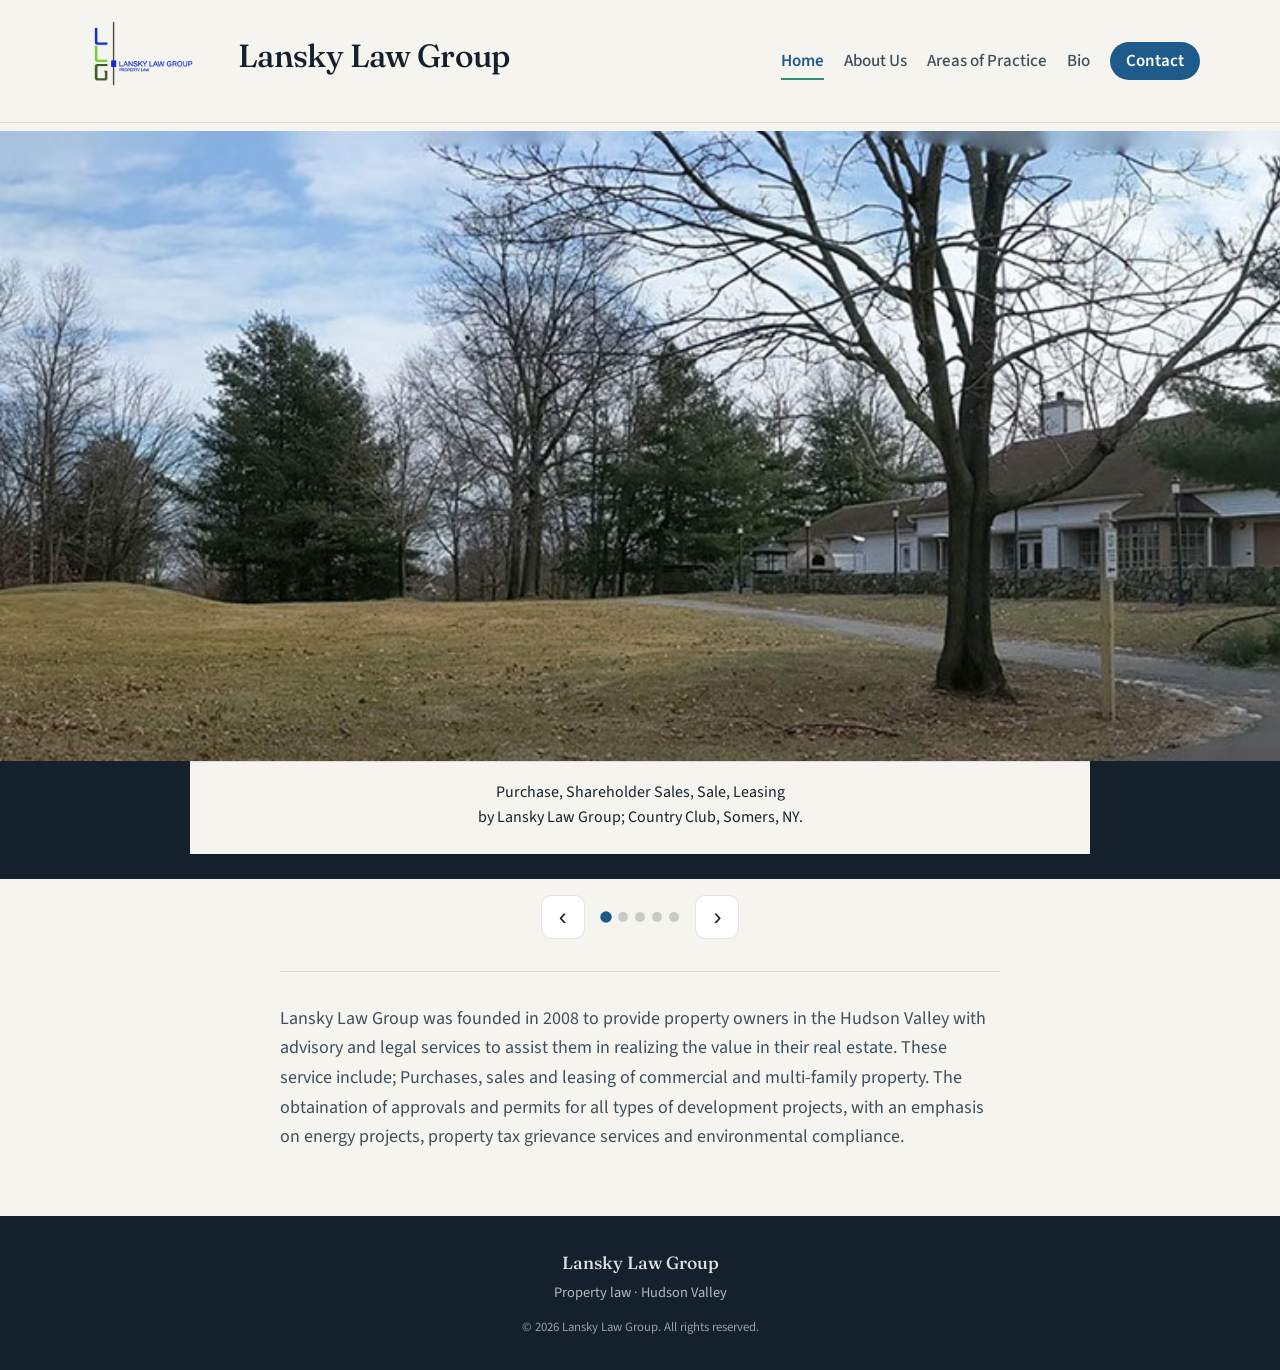
==== index.html @ 698f1027 "first" ====
<!DOCTYPE html>
<html lang="en">
<head>
  <meta charset="UTF-8" />
  <meta name="viewport" content="width=device-width, initial-scale=1" />
  <meta name="description" content="Lansky Law Group — property law in the Hudson Valley. Land use, commercial real estate, construction, and property tax grievance." />
  <title>Lansky Law Group | Property Law</title>
  <link rel="preconnect" href="https://fonts.googleapis.com" />
  <link rel="preconnect" href="https://fonts.gstatic.com" crossorigin />
  <link href="https://fonts.googleapis.com/css2?family=Fraunces:opsz,wght@9..144,400;9..144,500;9..144,600&family=Source+Sans+3:ital,wght@0,400;0,500;0,600;0,700;1,400&display=swap" rel="stylesheet" />
  <link rel="stylesheet" href="styles.css" />
</head>
<body>
  <a class="skip-link" href="#main">Skip to content</a>

  <header class="site-header" id="top">
    <div class="header-inner">
      <div class="header-brand-block">
        <a class="brand" href="index.html" aria-label="Lansky Law Group — Property Law, home">
          <img
            class="brand-logo"
            src="logo.png"
            width="280"
            height="72"
            alt=""
          />
          <span class="header-title">Lansky Law Group</span>
        </a>
      </div>

      <button type="button" class="nav-toggle" aria-expanded="false" aria-controls="site-nav" data-nav-toggle>
        <span class="nav-toggle-bars" aria-hidden="true"></span>
        <span class="visually-hidden">Menu</span>
      </button>

      <nav class="site-nav" id="site-nav" aria-label="Primary">
        <ul>
          <li><a href="index.html" aria-current="page">Home</a></li>
          <li><a href="about.html">About Us</a></li>
          <li><a href="practice.html">Areas of Practice</a></li>
          <li><a href="bio.html">Bio</a></li>
          <li><a href="contact.html" class="nav-cta">Contact</a></li>
        </ul>
      </nav>
    </div>
  </header>

  <main id="main">
    <h1 class="visually-hidden">Home — Lansky Law Group</h1>

    <section class="home">
      <div
        class="carousel"
        data-carousel
        role="region"
        aria-roledescription="carousel"
        aria-label="Project photography and descriptions"
        tabindex="0"
      >
        <div class="carousel__viewport">
          <div class="carousel__track" data-carousel-track>
            <div class="carousel__slide" data-carousel-slide aria-hidden="false">
              <figure class="carousel__figure">
                <div class="carousel__img-wrap">
                  <img src="slide1.jpg" alt="" width="1200" height="675" decoding="async" fetchpriority="high" />
                </div>
                <figcaption class="carousel__caption">
                  Purchase, Shareholder Sales, Sale, Leasing<br />
                  by Lansky Law Group; Country Club, Somers, NY.
                </figcaption>
              </figure>
            </div>
            <div class="carousel__slide" data-carousel-slide aria-hidden="true">
              <figure class="carousel__figure">
                <div class="carousel__img-wrap">
                  <img src="slide2.jpg" alt="" width="1200" height="675" decoding="async" loading="lazy" />
                </div>
                <figcaption class="carousel__caption">
                  Purchase, Environmental Remediation, Environmental Compliance,<br />
                  Owner’s Representation for Construction, Financing, Leasing,<br />
                  by Lansky Law Group; Industrial Complex, Torrington, CT.
                </figcaption>
              </figure>
            </div>
            <div class="carousel__slide" data-carousel-slide aria-hidden="true">
              <figure class="carousel__figure">
                <div class="carousel__img-wrap">
                  <img src="slide3.jpg" alt="" width="1200" height="675" decoding="async" loading="lazy" />
                </div>
                <figcaption class="carousel__caption">
                  Owner’s Representation for Construction, Unit Sales, Planning Approvals, Property Tax Grievance,<br />
                  by Lansky Law Group; Condominium Complex, Beacon, NY.
                </figcaption>
              </figure>
            </div>
            <div class="carousel__slide" data-carousel-slide aria-hidden="true">
              <figure class="carousel__figure">
                <div class="carousel__img-wrap">
                  <img src="slide4.jpg" alt="" width="1200" height="675" decoding="async" loading="lazy" />
                </div>
                <figcaption class="carousel__caption">
                  Purchase, Zoning Variances, Planning Approvals, Building Department Approvals,<br />
                  Financing, Leasing, Environmental Compliance and Owner’s Representation for Construction<br />
                  by Lansky Law Group; Service Station, Elmsford, NY.
                </figcaption>
              </figure>
            </div>
            <div class="carousel__slide" data-carousel-slide aria-hidden="true">
              <figure class="carousel__figure">
                <div class="carousel__img-wrap">
                  <img src="slide5.jpg" alt="" width="1200" height="675" decoding="async" loading="lazy" />
                </div>
                <figcaption class="carousel__caption">
                  Owner’s Representation for Construction, Unit Sales, Planning Approvals, Property Tax Grievance,<br />
                  by Lansky Law Group; Condominium Complex, Beacon, NY.
                </figcaption>
              </figure>
            </div>
          </div>
        </div>

        <div class="carousel__toolbar container">
          <button type="button" class="carousel__btn carousel__btn--prev" data-carousel-prev aria-label="Previous slide">
            <span aria-hidden="true">‹</span>
          </button>
          <div class="carousel__dots" data-carousel-dots></div>
          <button type="button" class="carousel__btn carousel__btn--next" data-carousel-next aria-label="Next slide">
            <span aria-hidden="true">›</span>
          </button>
        </div>

        <p class="visually-hidden" aria-live="polite" data-carousel-live></p>
      </div>

      <div class="container narrow home-blurb">
        <div class="prose lead">
          <p>
            Lansky Law Group was founded in 2008 to provide property owners in the Hudson Valley with advisory and legal services to assist them in realizing the value in their real estate.  These service include; Purchases, sales and leasing of commercial and multi-family property. The obtaination of approvals and permits for all types of development projects, with an emphasis on energy projects, property tax grievance services and environmental compliance.
          </p>
        </div>
      </div>
    </section>
  </main>

  <footer class="site-footer">
    <div class="container footer-inner">
      <p class="footer-brand">Lansky Law Group</p>
      <p class="footer-note">Property law · Hudson Valley</p>
      <p class="footer-copyright">© 2026 Lansky Law Group. All rights reserved.</p>
    </div>
  </footer>

  <script src="main.js"></script>
</body>
</html>
---- styles.css ----
/* Lansky Law Group — site styles */

:root {
  --color-ink: #14212c;
  --color-ink-muted: #3d4f5c;
  --color-blue: #1e5a8a;
  --color-blue-soft: #e8f0f7;
  --color-green: #2d8f6f;
  --color-green-dark: #1f4d3f;
  --color-cream: #f6f4ef;
  --color-white: #fff;
  --color-border: rgba(20, 33, 44, 0.12);
  --font-serif: "Fraunces", Georgia, "Times New Roman", serif;
  --font-sans: "Source Sans 3", system-ui, -apple-system, sans-serif;
  --shadow-sm: 0 1px 2px rgba(20, 33, 44, 0.06);
  --shadow-md: 0 12px 40px rgba(20, 33, 44, 0.08);
  --radius: 12px;
  --header-h: 96px;
}

*,
*::before,
*::after {
  box-sizing: border-box;
}

html {
  scroll-behavior: smooth;
}

@media (prefers-reduced-motion: reduce) {
  html {
    scroll-behavior: auto;
  }
}

body {
  margin: 0;
  font-family: var(--font-sans);
  font-size: 1.0625rem;
  line-height: 1.65;
  color: var(--color-ink);
  background: var(--color-cream);
}

img {
  max-width: 100%;
  height: auto;
  display: block;
}

.visually-hidden {
  position: absolute;
  width: 1px;
  height: 1px;
  padding: 0;
  margin: -1px;
  overflow: hidden;
  clip: rect(0, 0, 0, 0);
  white-space: nowrap;
  border: 0;
}

.skip-link {
  position: absolute;
  left: -9999px;
  top: 0;
  z-index: 999;
  padding: 0.75rem 1rem;
  background: var(--color-ink);
  color: var(--color-white);
  text-decoration: none;
  font-weight: 600;
}

.skip-link:focus {
  left: 1rem;
  top: 1rem;
}

.container {
  width: min(100% - 2rem, 1120px);
  margin-inline: auto;
}

.container.narrow {
  width: min(100% - 2rem, 720px);
}

/* Header */
.site-header {
  position: sticky;
  top: 0;
  z-index: 100;
  background: rgba(246, 244, 239, 0.92);
  backdrop-filter: blur(12px);
  border-bottom: 1px solid var(--color-border);
}

.header-inner {
  width: min(100% - 1.5rem, 1120px);
  margin-inline: auto;
  min-height: var(--header-h);
  padding-block: 0.65rem;
  display: flex;
  align-items: center;
  justify-content: space-between;
  gap: 0.75rem 1.25rem;
  flex-wrap: wrap;
}

.header-brand-block {
  flex: 1 1 auto;
  min-width: 0;
}

.brand {
  display: inline-flex;
  align-items: center;
  flex-wrap: wrap;
  gap: 0.85rem 1.25rem;
  text-decoration: none;
  color: inherit;
  flex: 1 1 auto;
  min-width: 0;
}

.brand-logo {
  display: block;
  height: clamp(56px, 12vw, 92px);
  width: auto;
  max-width: min(340px, 42vw);
  object-fit: contain;
  object-position: left center;
  flex-shrink: 0;
}

.header-title {
  margin: 0;
  font-family: var(--font-serif);
  font-weight: 500;
  font-size: clamp(1.2rem, 2.8vw, 2rem);
  color: var(--color-ink);
  letter-spacing: -0.02em;
  line-height: 1.12;
  text-wrap: balance;
  min-width: 0;
}

@media (max-width: 520px) {
  .header-title {
    flex: 1 1 100%;
    font-size: clamp(1.15rem, 5vw, 1.45rem);
  }

  .brand-logo {
    height: clamp(48px, 14vw, 72px);
    max-width: min(300px, 70vw);
  }
}

/* Mobile portrait: wordmark hidden; logo is the primary mark and reads larger */
@media (max-width: 820px) and (orientation: portrait) {
  .header-title {
    display: none;
  }

  .brand {
    flex-wrap: nowrap;
    gap: 0;
  }

  .brand-logo {
    height: clamp(64px, 24vw, 104px);
    max-width: min(400px, calc(100vw - 5.75rem));
  }
}

/* Nav */
.nav-toggle {
  display: none;
  align-items: center;
  justify-content: center;
  width: 44px;
  height: 44px;
  padding: 0;
  border: 1px solid var(--color-border);
  border-radius: 10px;
  background: var(--color-white);
  cursor: pointer;
}

.nav-toggle-bars {
  width: 20px;
  height: 14px;
  border-top: 2px solid var(--color-ink);
  border-bottom: 2px solid var(--color-ink);
  position: relative;
}

.nav-toggle-bars::after {
  content: "";
  position: absolute;
  left: 0;
  right: 0;
  top: 50%;
  transform: translateY(-50%);
  height: 2px;
  background: var(--color-ink);
}

.site-nav {
  flex-shrink: 0;
}

.site-nav ul {
  list-style: none;
  margin: 0;
  padding: 0;
  display: flex;
  flex-wrap: wrap;
  gap: 0.25rem 1.25rem;
  align-items: center;
  justify-content: flex-end;
}

.site-nav a {
  color: var(--color-ink-muted);
  text-decoration: none;
  font-weight: 500;
  font-size: 1.0625rem;
  padding: 0.35rem 0;
  border-bottom: 2px solid transparent;
  transition: color 0.15s ease, border-color 0.15s ease;
}

.site-nav a:hover,
.site-nav a:focus-visible {
  color: var(--color-blue);
  border-bottom-color: var(--color-green);
}

.site-nav .nav-cta {
  background: var(--color-blue);
  color: var(--color-white) !important;
  padding: 0.45rem 1rem;
  border-radius: 999px;
  border-bottom: none !important;
  font-weight: 600;
}

.site-nav .nav-cta:hover,
.site-nav .nav-cta:focus-visible {
  background: var(--color-green-dark);
}

.site-nav a[aria-current="page"] {
  color: var(--color-blue);
  font-weight: 600;
  border-bottom-color: var(--color-green);
}

.site-nav .nav-cta[aria-current="page"] {
  border-bottom: none;
}

@media (max-width: 820px) {
  .site-header {
    position: relative;
  }

  .header-inner {
    min-height: 0;
    flex-wrap: nowrap;
  }

  .header-brand-block {
    flex: 1 1 0;
    min-width: 0;
  }

  .nav-toggle {
    display: flex;
    flex-shrink: 0;
  }

  .site-nav {
    position: absolute;
    left: 0;
    right: 0;
    top: 100%;
    background: rgba(246, 244, 239, 0.98);
    border-bottom: 1px solid var(--color-border);
    max-height: 0;
    overflow: hidden;
    transition: max-height 0.35s ease;
  }

  body.nav-open .site-nav {
    max-height: min(80vh, 400px);
  }

  .site-nav ul {
    flex-direction: column;
    align-items: stretch;
    padding: 0.75rem 1rem 1.25rem;
    gap: 0;
  }

  .site-nav a {
    display: block;
    padding: 0.65rem 0;
  }
}

/* Home — carousel + blurb */
.home {
  padding-top: 0.5rem;
  padding-bottom: clamp(2.5rem, 6vw, 4rem);
}

.home-blurb {
  margin-top: 2rem;
  padding-top: 2rem;
  border-top: 1px solid var(--color-border);
}

/* Carousel */
.carousel {
  width: 100%;
}

.carousel__viewport {
  overflow: hidden;
  width: 100%;
  background: var(--color-ink);
}

.carousel__track {
  display: flex;
  flex-direction: row;
  align-items: stretch;
  width: 500%;
  transition: transform 0.5s ease;
  will-change: transform;
}

.carousel__slide {
  flex: 0 0 20%;
  width: 20%;
  min-height: 0;
}

.carousel__figure {
  margin: 0;
  display: flex;
  flex-direction: column;
}

.carousel__img-wrap {
  position: relative;
  width: 100%;
  aspect-ratio: 16 / 9;
  max-height: min(70vh, 640px);
  background: #1a2830;
}

.carousel__img-wrap img {
  display: block;
  width: 100%;
  height: 100%;
  object-fit: cover;
  object-position: center;
}

.carousel__caption {
  margin: 0;
  padding: 1rem 1.25rem 1.25rem;
  font-size: 0.95rem;
  line-height: 1.55;
  color: var(--color-ink);
  background: var(--color-cream);
  border-top: 1px solid var(--color-border);
  text-align: center;
  max-width: 900px;
  margin-inline: auto;
  width: 100%;
}

@media (min-width: 900px) {
  .carousel__caption {
    padding: 1.15rem 1.5rem 1.5rem;
    font-size: 1rem;
  }
}

.carousel__toolbar {
  display: flex;
  align-items: center;
  justify-content: center;
  gap: 1rem;
  padding: 1rem 1rem 0;
  flex-wrap: wrap;
}

.carousel__btn {
  display: inline-flex;
  align-items: center;
  justify-content: center;
  width: 44px;
  height: 44px;
  padding: 0;
  border: 1px solid var(--color-border);
  border-radius: 10px;
  background: var(--color-white);
  color: var(--color-ink);
  font-size: 1.5rem;
  line-height: 1;
  cursor: pointer;
  transition: background 0.15s ease, border-color 0.15s ease, color 0.15s ease;
}

.carousel__btn:hover {
  background: var(--color-blue-soft);
  border-color: var(--color-blue);
  color: var(--color-blue);
}

.carousel__btn:focus-visible {
  outline: 2px solid var(--color-blue);
  outline-offset: 2px;
}

.carousel__dots {
  display: flex;
  flex-wrap: wrap;
  align-items: center;
  justify-content: center;
  gap: 0.45rem;
}

.carousel__dots button {
  width: 10px;
  height: 10px;
  padding: 0;
  border: none;
  border-radius: 50%;
  background: var(--color-border);
  background-color: rgba(20, 33, 44, 0.2);
  cursor: pointer;
  transition: transform 0.15s ease, background-color 0.15s ease;
}

.carousel__dots button:hover {
  background-color: rgba(30, 90, 138, 0.45);
}

.carousel__dots button[aria-current="true"] {
  background-color: var(--color-blue);
  transform: scale(1.15);
}

.carousel__dots button:focus-visible {
  outline: 2px solid var(--color-blue);
  outline-offset: 2px;
}

@media (prefers-reduced-motion: reduce) {
  .carousel__track {
    transition: none;
  }
}

/* Sections */
.section {
  padding: clamp(3rem, 8vw, 5rem) 0;
}

.section-alt {
  background: var(--color-white);
  box-shadow: var(--shadow-sm);
}

.section-title {
  margin: 0 0 1.75rem;
  font-family: var(--font-serif);
  font-weight: 500;
  font-size: clamp(1.65rem, 3vw, 2.1rem);
  color: var(--color-ink);
  letter-spacing: -0.02em;
}

.subsection-title {
  margin: 0 0 0.75rem;
  font-family: var(--font-serif);
  font-weight: 500;
  font-size: 1.25rem;
  color: var(--color-blue);
}

.prose p {
  margin: 0 0 1rem;
}

.prose p:last-child {
  margin-bottom: 0;
}

.prose.lead {
  font-size: 1.125rem;
  color: var(--color-ink-muted);
}

.grid-two {
  display: grid;
  gap: 2rem 3rem;
}

@media (min-width: 768px) {
  .grid-two {
    grid-template-columns: 1fr 1fr;
  }
}

.callout {
  margin-top: 2.5rem;
  padding: 1.75rem 1.75rem 2rem;
  background: var(--color-blue-soft);
  border-radius: var(--radius);
  border: 1px solid var(--color-border);
}

.callout-email {
  margin-bottom: 0 !important;
  font-size: 1.15rem;
  font-weight: 600;
}

.callout a,
.contact-email a {
  color: var(--color-blue);
  text-decoration: none;
  border-bottom: 2px solid var(--color-green);
}

.callout a:hover,
.contact-email a:hover {
  color: var(--color-green-dark);
}

/* About the firm — image + text blocks */
.about-split {
  display: grid;
  gap: 1.75rem 2.5rem;
  align-items: start;
  margin-top: 2rem;
}

.about-split + .about-split {
  margin-top: 3rem;
  padding-top: 2.5rem;
  border-top: 1px solid var(--color-border);
}

@media (min-width: 768px) {
  .about-split {
    grid-template-columns: minmax(240px, 0.95fr) 1.1fr;
  }
}

.about-split__figure {
  margin: 0;
}

.about-split__figure img {
  display: block;
  width: 100%;
  height: auto;
  border-radius: var(--radius);
  box-shadow: var(--shadow-md);
  border: 1px solid var(--color-border);
}

.about-split__content {
  min-width: 0;
}

.about-block-heading {
  margin: 0 0 0.75rem;
  font-family: var(--font-sans);
  font-size: 0.82rem;
  font-weight: 700;
  letter-spacing: 0.08em;
  text-transform: uppercase;
  color: var(--color-blue);
}

.about-split__content .about-block-heading:not(:first-child) {
  margin-top: 1.75rem;
}

.about-contact-panel {
  background: var(--color-blue-soft);
  border: 1px solid var(--color-border);
  border-radius: var(--radius);
  padding: 1.5rem 1.75rem 1.75rem;
  min-width: 0;
  box-shadow: var(--shadow-sm);
}

.about-contact-email {
  margin-bottom: 0 !important;
  font-weight: 600;
  font-size: 1.05rem;
}

.about-contact-panel a {
  color: var(--color-blue);
  text-decoration: none;
  border-bottom: 2px solid var(--color-green);
}

.about-contact-panel a:hover {
  color: var(--color-green-dark);
}

/* Practice */
.practice-block {
  padding: 2rem 0;
  border-bottom: 1px solid var(--color-border);
}

.practice-block:first-of-type {
  padding-top: 0.5rem;
}

.practice-block:last-child {
  border-bottom: none;
  padding-bottom: 0;
}

.practice-split {
  display: grid;
  gap: 1.5rem 2.25rem;
  align-items: start;
}

@media (min-width: 768px) {
  .practice-split {
    grid-template-columns: minmax(220px, 1fr) 1.15fr;
  }

  .practice-split--reverse .practice-split__figure {
    order: 2;
  }

  .practice-split--reverse .practice-split__body {
    order: 1;
  }
}

.practice-split__figure {
  margin: 0;
}

.practice-split__figure img {
  display: block;
  width: 100%;
  height: auto;
  border-radius: var(--radius);
  box-shadow: var(--shadow-md);
  border: 1px solid var(--color-border);
}

.practice-split__body {
  min-width: 0;
}

.practice-title {
  margin: 0 0 1rem;
  font-family: var(--font-sans);
  font-size: 0.82rem;
  font-weight: 700;
  letter-spacing: 0.08em;
  text-transform: uppercase;
  color: var(--color-blue);
}

.bullet-list {
  margin: 1.25rem 0 0;
  padding: 0;
  list-style: none;
  display: grid;
  gap: 0.5rem 1.5rem;
}

.bullet-list li {
  position: relative;
  padding-left: 1.25rem;
  color: var(--color-ink-muted);
  font-size: 1rem;
}

.bullet-list li::before {
  content: "";
  position: absolute;
  left: 0;
  top: 0.55em;
  width: 6px;
  height: 6px;
  border-radius: 50%;
  background: var(--color-green);
}

@media (min-width: 640px) {
  .bullet-list.cols-2 {
    grid-template-columns: 1fr 1fr;
  }
}

/* Bio */
.bio-layout {
  display: grid;
  gap: 2.5rem;
}

@media (min-width: 900px) {
  .bio-layout {
    grid-template-columns: 1fr min(34%, 360px);
    align-items: start;
  }
}

.bio-intro-row {
  display: grid;
  gap: 1.5rem 2rem;
  align-items: start;
}

.bio-photo {
  margin: 0;
  justify-self: center;
}

.bio-photo img {
  display: block;
  width: min(220px, 100%);
  height: auto;
  border-radius: var(--radius);
  box-shadow: var(--shadow-md);
  border: 1px solid var(--color-border);
}

/* Narrow single-column bio: center heading with centered photo */
@media (max-width: 639px) {
  #bio-heading.section-title {
    text-align: center;
  }

  .bio-photo img {
    width: min(260px, 100%);
    margin-inline: auto;
  }
}

.bio-prose {
  min-width: 0;
}

@media (min-width: 640px) {
  .bio-intro-row {
    grid-template-columns: auto 1fr;
  }
}

@media (min-width: 640px) and (max-width: 899px) and (orientation: portrait) {
  .bio-photo {
    justify-self: start;
  }
}

/* Desktop & horizontal: text wraps around the photo */
@media (min-width: 900px), (min-width: 640px) and (orientation: landscape) {
  .bio-intro-row {
    display: block;
  }

  .bio-photo {
    float: left;
    margin: 0 1.35rem 0.85rem 0;
    width: 220px;
    max-width: min(220px, 42vw);
    justify-self: unset;
  }

  .bio-photo img {
    width: 100%;
    max-width: 220px;
  }

  .bio-intro-row::after {
    content: "";
    display: table;
    clear: both;
  }
}

.credentials-card-email {
  padding: 1rem 1.35rem;
}

.bio-aside-email {
  margin: 0;
  font-size: 1rem;
  font-weight: 600;
}

.bio-aside-email a {
  color: var(--color-blue);
  text-decoration: none;
  border-bottom: 2px solid var(--color-green);
}

.bio-aside-email a:hover {
  color: var(--color-green-dark);
}

.bio-aside {
  display: flex;
  flex-direction: column;
  gap: 1rem;
}

.credentials-card {
  background: var(--color-cream);
  padding: 1.25rem 1.35rem;
  border-radius: var(--radius);
  border: 1px solid var(--color-border);
  box-shadow: var(--shadow-sm);
}

.credentials-card .subsection-title {
  font-size: 1.05rem;
  margin-bottom: 0.6rem;
}

.credentials-card .subsection-title.credentials-label {
  font-size: 0.82rem;
  font-weight: 700;
  letter-spacing: 0.06em;
  text-transform: uppercase;
  color: var(--color-blue);
}

.plain-list {
  margin: 0;
  padding-left: 1.15rem;
  color: var(--color-ink-muted);
  font-size: 0.98rem;
}

.plain-list li {
  margin-bottom: 0.4rem;
}

.plain-list li:last-child {
  margin-bottom: 0;
}

/* Contact band */
.contact-section {
  background: linear-gradient(135deg, var(--color-blue) 0%, var(--color-green-dark) 100%);
  color: var(--color-white);
}

.contact-section .section-title {
  color: var(--color-white);
}

.contact-section .prose {
  opacity: 0.96;
}

.contact-section a {
  color: var(--color-white);
  border-bottom-color: rgba(255, 255, 255, 0.6);
}

.contact-section a:hover {
  border-bottom-color: var(--color-white);
}

.contact-email {
  font-size: 1.35rem;
  font-weight: 700;
  margin: 0.5rem 0 1.5rem !important;
}

/* Footer */
.site-footer {
  padding: 2rem 0;
  background: var(--color-ink);
  color: rgba(255, 255, 255, 0.85);
}

.footer-inner {
  text-align: center;
}

.footer-brand {
  margin: 0 0 0.25rem;
  font-family: var(--font-serif);
  font-weight: 500;
  font-size: 1.1rem;
}

.footer-note {
  margin: 0;
  font-size: 0.9rem;
  opacity: 0.8;
}

.footer-copyright {
  margin: 0.75rem 0 0;
  font-size: 0.8rem;
  opacity: 0.65;
}
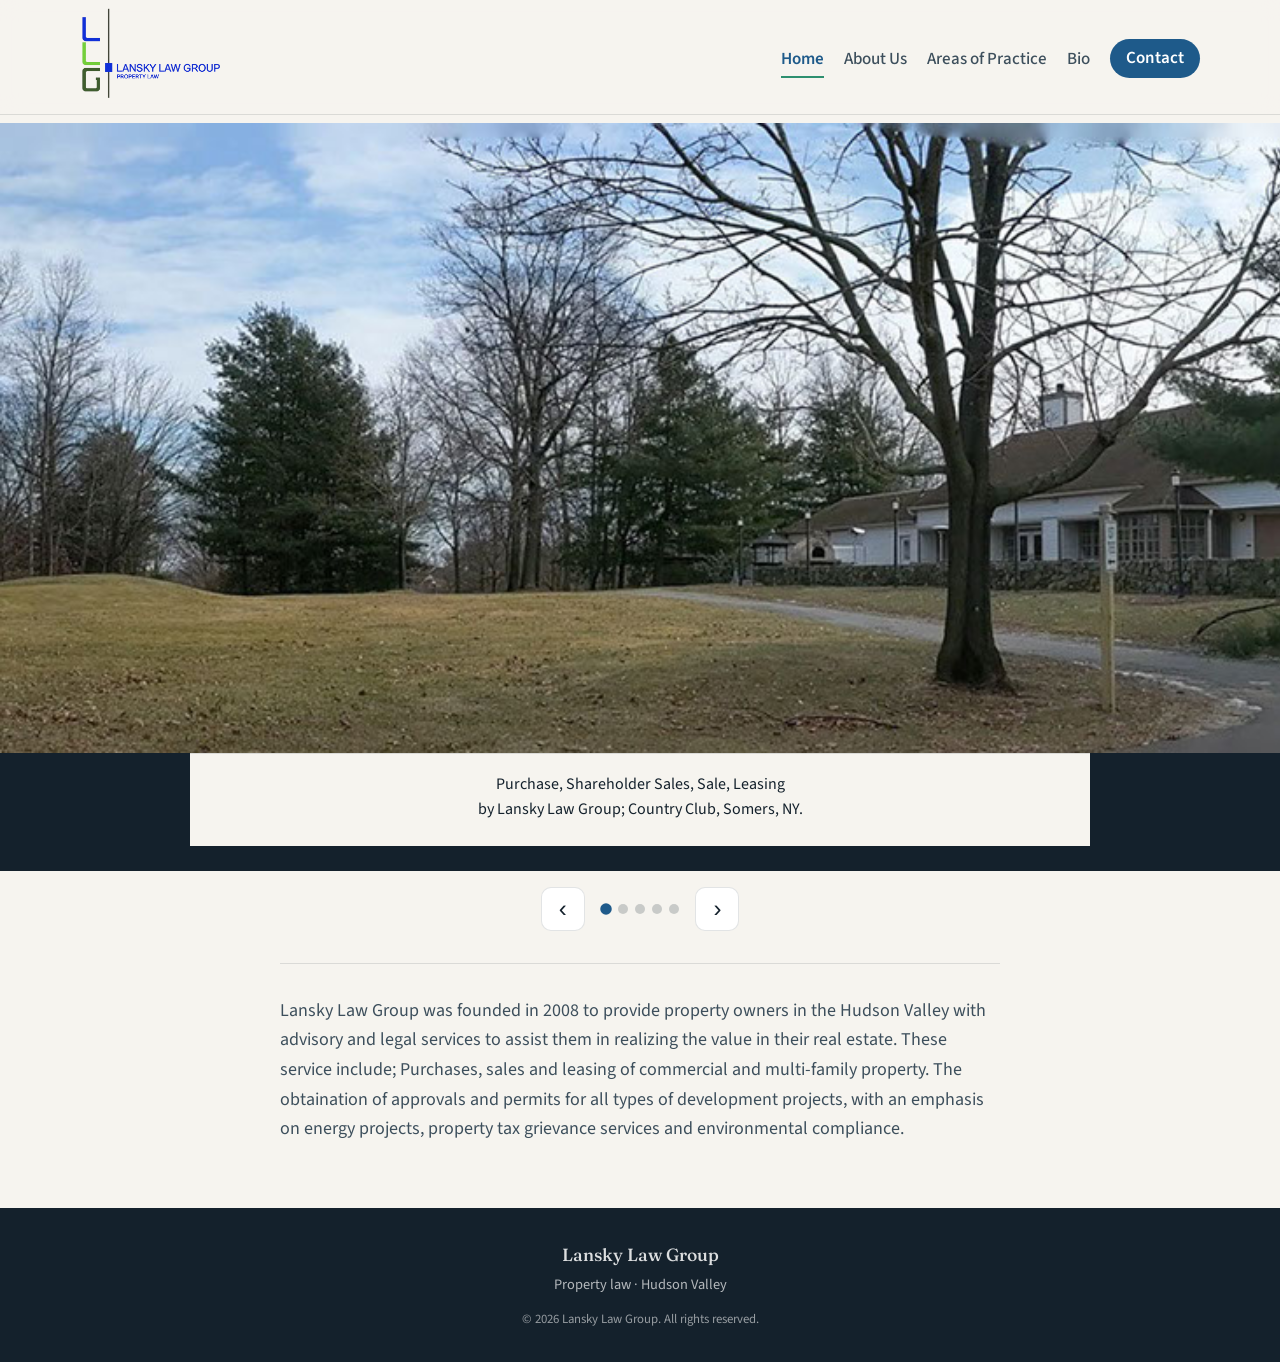
==== commit cdf6f26b: "remove name" ====
--- a/index.html
+++ b/index.html
@@ -24,7 +24,6 @@
             height="72"
             alt=""
           />
-          <span class="header-title">Lansky Law Group</span>
         </a>
       </div>
 
--- a/styles.css
+++ b/styles.css
@@ -15,7 +15,7 @@
   --shadow-sm: 0 1px 2px rgba(20, 33, 44, 0.06);
   --shadow-md: 0 12px 40px rgba(20, 33, 44, 0.08);
   --radius: 12px;
-  --header-h: 96px;
+  --header-h: 80px;
 }
 
 *,
@@ -101,7 +101,8 @@
   width: min(100% - 1.5rem, 1120px);
   margin-inline: auto;
   min-height: var(--header-h);
-  padding-block: 0.65rem;
+  padding-top: 0.5rem;
+  padding-bottom: 0.3rem;
   display: flex;
   align-items: center;
   justify-content: space-between;
@@ -135,44 +136,31 @@
   flex-shrink: 0;
 }
 
-.header-title {
-  margin: 0;
-  font-family: var(--font-serif);
-  font-weight: 500;
-  font-size: clamp(1.2rem, 2.8vw, 2rem);
-  color: var(--color-ink);
-  letter-spacing: -0.02em;
-  line-height: 1.12;
-  text-wrap: balance;
-  min-width: 0;
-}
-
 @media (max-width: 520px) {
-  .header-title {
-    flex: 1 1 100%;
-    font-size: clamp(1.15rem, 5vw, 1.45rem);
-  }
-
   .brand-logo {
     height: clamp(48px, 14vw, 72px);
     max-width: min(300px, 70vw);
   }
 }
 
-/* Mobile portrait: wordmark hidden; logo is the primary mark and reads larger */
+/* Mobile portrait: logo is the primary mark */
 @media (max-width: 820px) and (orientation: portrait) {
-  .header-title {
-    display: none;
-  }
-
   .brand {
     flex-wrap: nowrap;
     gap: 0;
+    align-items: center;
+    /* Fill row so % max-width on the img can use full space minus toggle */
+    width: 100%;
+    min-width: 0;
   }
 
   .brand-logo {
-    height: clamp(64px, 24vw, 104px);
-    max-width: min(400px, calc(100vw - 5.75rem));
+    max-width: min(100%, calc(100vw - 3.25rem));
+    width: auto;
+    height: auto;
+    max-height: min(88px, max(46px, 23vw));
+    object-fit: contain;
+    object-position: left center;
   }
 }
 
@@ -272,6 +260,8 @@
   .header-inner {
     min-height: 0;
     flex-wrap: nowrap;
+    padding-top: 0.35rem;
+    padding-bottom: 0.18rem;
   }
 
   .header-brand-block {
@@ -310,6 +300,41 @@
   .site-nav a {
     display: block;
     padding: 0.65rem 0;
+  }
+
+  .site-nav a[aria-current="page"] {
+    color: var(--color-blue);
+    font-weight: 600;
+    border-bottom-color: transparent;
+  }
+
+  .site-nav a[aria-current="page"]:hover,
+  .site-nav a[aria-current="page"]:focus-visible {
+    color: var(--color-blue);
+    border-bottom-color: transparent;
+  }
+
+  .site-nav .nav-cta[aria-current="page"] {
+    background: transparent;
+    color: var(--color-blue) !important;
+    padding: 0.65rem 0;
+    border-radius: 0;
+    border-bottom: 2px solid transparent;
+  }
+
+  .site-nav .nav-cta[aria-current="page"]:hover,
+  .site-nav .nav-cta[aria-current="page"]:focus-visible {
+    background: transparent;
+    color: var(--color-green-dark) !important;
+    border-bottom-color: transparent;
+  }
+}
+
+@media (max-width: 820px) and (orientation: portrait) {
+  .header-inner {
+    padding-top: 0.28rem;
+    padding-bottom: 0.12rem;
+    gap: 0.35rem;
   }
 }
 
@@ -595,6 +620,16 @@
   color: var(--color-blue);
 }
 
+.about-split__content .about-block-heading {
+  font-size: 0.98rem;
+  letter-spacing: 0.07em;
+}
+
+.about-split__content.prose {
+  font-size: 1.125rem;
+  line-height: 1.68;
+}
+
 .about-split__content .about-block-heading:not(:first-child) {
   margin-top: 1.75rem;
 }
@@ -712,6 +747,45 @@
   background: var(--color-green);
 }
 
+@media (max-width: 768px) {
+  .practice-title,
+  .about-block-heading {
+    font-size: clamp(1.06rem, 4.4vw, 1.28rem);
+    letter-spacing: 0.055em;
+    line-height: 1.35;
+  }
+
+  .about-split__content .about-block-heading {
+    font-size: clamp(1.1rem, 4.6vw, 1.32rem);
+  }
+
+  .practice-split__body .prose,
+  .about-split__content.prose,
+  .bio-prose,
+  .contact-section .prose {
+    font-size: 1.125rem;
+    line-height: 1.72;
+  }
+
+  .practice-split__body .bullet-list li {
+    font-size: 1.0625rem;
+    line-height: 1.58;
+  }
+
+  .section-title {
+    font-size: clamp(1.85rem, 6.8vw, 2.2rem);
+  }
+
+  .credentials-card .credentials-label {
+    font-size: clamp(0.96rem, 3.5vw, 1.06rem);
+  }
+
+  .credentials-card .plain-list {
+    font-size: 1.05rem;
+    line-height: 1.62;
+  }
+}
+
 @media (min-width: 640px) {
   .bullet-list.cols-2 {
     grid-template-columns: 1fr 1fr;
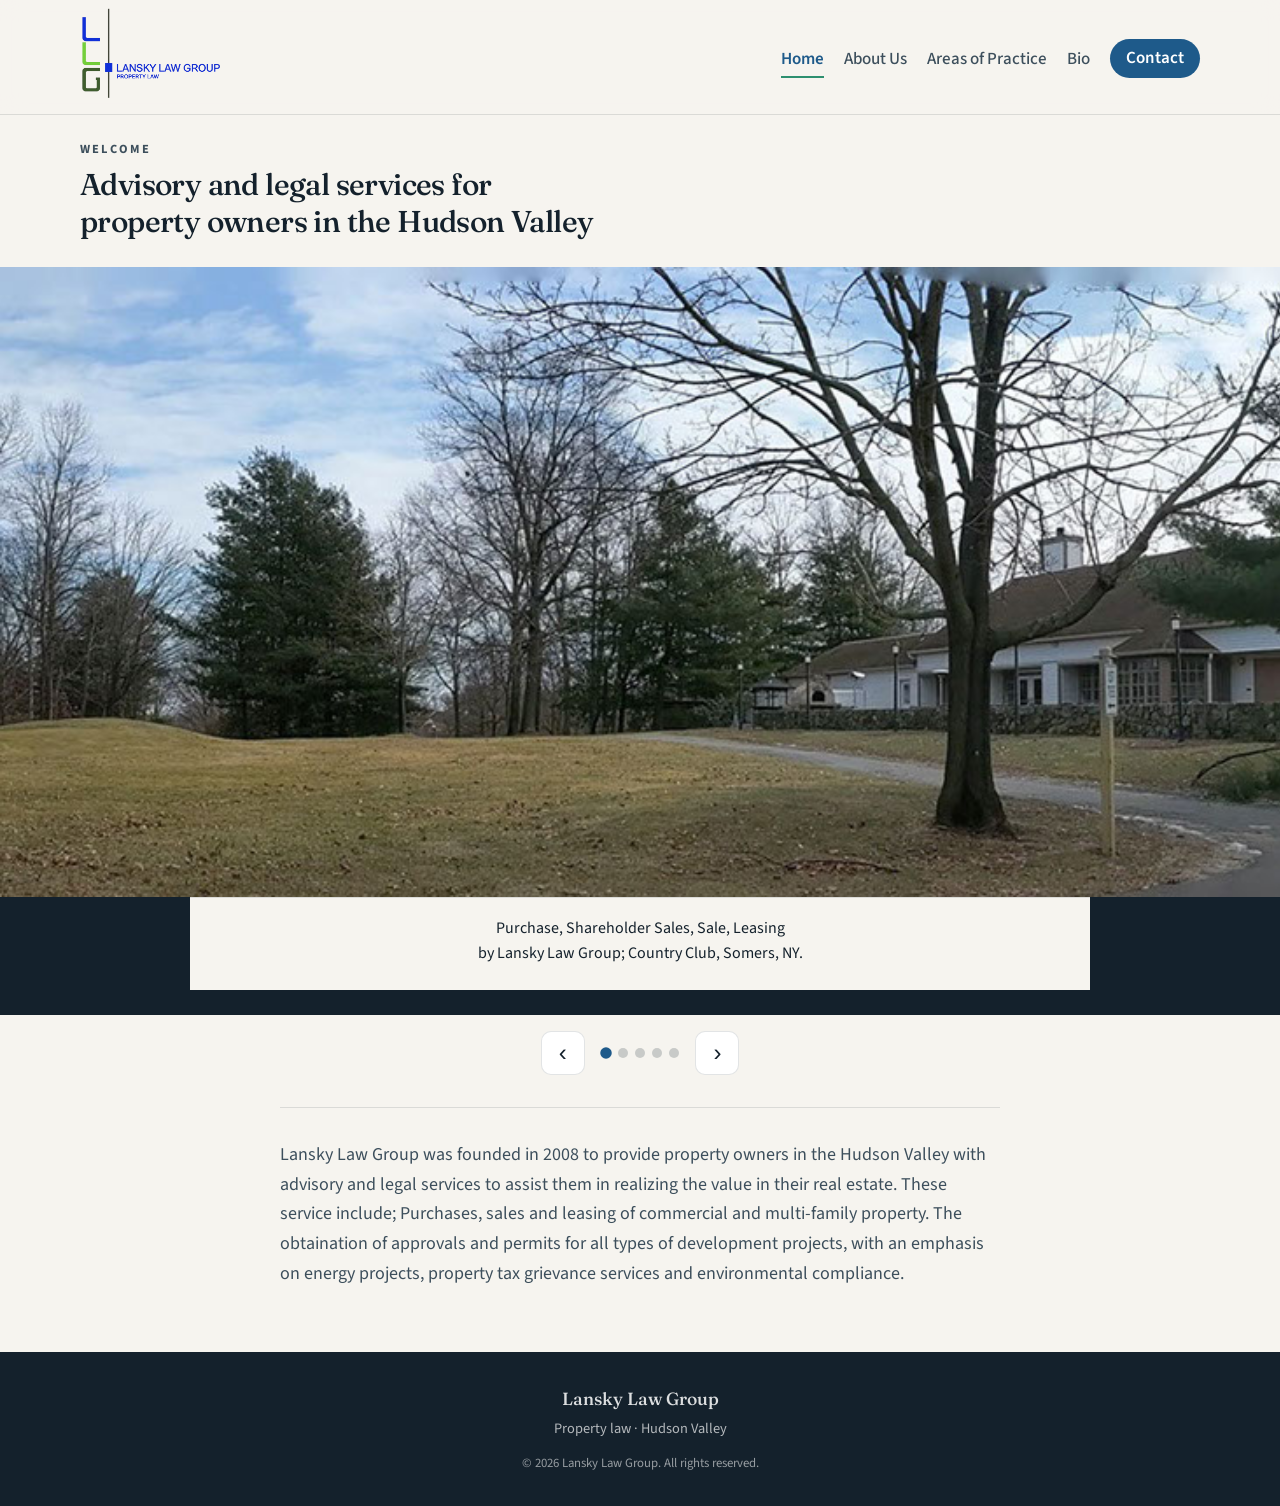
==== commit 148b6ee5: "udpating areas" ====
--- a/index.html
+++ b/index.html
@@ -47,7 +47,16 @@
   <main id="main">
     <h1 class="visually-hidden">Home — Lansky Law Group</h1>
 
-    <section class="home">
+    <section class="home" aria-labelledby="home-intro-heading">
+      <div class="home-intro">
+        <div class="container">
+          <p class="home-intro__welcome">Welcome</p>
+          <h2 id="home-intro-heading" class="home-intro__title">
+            Advisory and legal services for property owners in the Hudson Valley
+          </h2>
+        </div>
+      </div>
+
       <div
         class="carousel"
         data-carousel
--- a/styles.css
+++ b/styles.css
@@ -338,10 +338,52 @@
   }
 }
 
-/* Home — carousel + blurb */
+/* Home — intro, carousel + blurb */
 .home {
-  padding-top: 0.5rem;
+  padding-top: 0;
   padding-bottom: clamp(2.5rem, 6vw, 4rem);
+}
+
+.home-intro {
+  padding: 1rem 0 1.25rem;
+}
+
+.home-intro__welcome {
+  margin: 0 0 0.4rem;
+  font-size: 0.72rem;
+  font-weight: 700;
+  letter-spacing: 0.18em;
+  text-transform: uppercase;
+  color: var(--color-ink-muted);
+}
+
+.home-intro__title {
+  margin: 0;
+  font-family: var(--font-serif);
+  font-weight: 500;
+  font-size: clamp(1.2rem, 2.2vw, 1.75rem);
+  line-height: 1.28;
+  color: var(--color-ink);
+  letter-spacing: -0.02em;
+  max-width: 38ch;
+  text-wrap: balance;
+}
+
+@media (min-width: 821px) {
+  .home-intro {
+    padding: 1.5rem 0 1.65rem;
+  }
+
+  .home-intro__welcome {
+    font-size: 0.78rem;
+    margin-bottom: 0.5rem;
+  }
+
+  .home-intro__title {
+    font-size: clamp(1.45rem, 2.35vw, 1.95rem);
+    max-width: 44ch;
+    line-height: 1.22;
+  }
 }
 
 .home-blurb {
@@ -588,8 +630,70 @@
 }
 
 @media (min-width: 768px) {
-  .about-split {
+  .about-split:not(.about-split--dual-float) {
     grid-template-columns: minmax(240px, 0.95fr) 1.1fr;
+  }
+
+  /* One section: firm image floats left, contact image floats right beside “What we believe”; figures share width */
+  .about-split--dual-float {
+    display: block;
+  }
+
+  .about-split--dual-float::after {
+    content: "";
+    display: table;
+    clear: both;
+  }
+
+  .about-split--dual-float .about-split__figure--float-start,
+  .about-split--dual-float .about-split__figure--float-end {
+    width: min(38%, 400px);
+    max-width: 400px;
+  }
+
+  .about-split--dual-float .about-split__figure--float-start {
+    float: left;
+    margin: 0.35rem 1.75rem 1rem 0;
+  }
+
+  .about-split--dual-float .about-split__figure--float-end {
+    float: right;
+    clear: left;
+    margin: 0.25rem 0 1rem 1.75rem;
+  }
+
+  /* Floated fig2 takes no flow height — without this, the next chunk slides up beside fig1 */
+  .about-split--dual-float .about-split__figure--float-end + .about-split__chunk {
+    clear: left;
+  }
+
+  .about-split--dual-float .about-contact-panel {
+    clear: both;
+    margin-top: 2rem;
+  }
+
+  .about-split--dual-float .about-split__chunk.prose {
+    font-size: 1.3125rem;
+    line-height: 1.72;
+  }
+
+  .about-split--dual-float .about-split__chunk .about-block-heading {
+    font-size: 1.0625rem;
+    letter-spacing: 0.055em;
+  }
+
+  .about-split--dual-float .about-contact-panel.prose {
+    font-size: 1.3125rem;
+    line-height: 1.72;
+  }
+
+  .about-split--dual-float .about-contact-panel .about-block-heading {
+    font-size: 1.0625rem;
+    letter-spacing: 0.055em;
+  }
+
+  .about-split--dual-float .about-contact-email {
+    font-size: 1.2rem;
   }
 }
 
@@ -606,7 +710,8 @@
   border: 1px solid var(--color-border);
 }
 
-.about-split__content {
+.about-split__content,
+.about-split__chunk {
   min-width: 0;
 }
 
@@ -620,18 +725,43 @@
   color: var(--color-blue);
 }
 
-.about-split__content .about-block-heading {
+.about-split__content .about-block-heading,
+.about-split__chunk .about-block-heading {
   font-size: 0.98rem;
   letter-spacing: 0.07em;
 }
 
-.about-split__content.prose {
+.about-split__content.prose,
+.about-split__chunk.prose {
   font-size: 1.125rem;
   line-height: 1.68;
 }
 
-.about-split__content .about-block-heading:not(:first-child) {
+.about-split__content .about-block-heading:not(:first-child),
+.about-split__chunk .about-block-heading:not(:first-child) {
   margin-top: 1.75rem;
+}
+
+.about-split--dual-float .about-split__chunk + .about-split__figure {
+  margin-top: 0.5rem;
+}
+
+@media (max-width: 767px) {
+  .about-split--dual-float .about-split__figure--float-start,
+  .about-split--dual-float .about-split__figure--float-end {
+    float: none;
+    width: 100%;
+    max-width: none;
+    margin: 0 0 1.25rem;
+  }
+
+  .about-split--dual-float .about-split__chunk + .about-split__figure {
+    margin-top: 0;
+  }
+
+  .about-split--dual-float .about-contact-panel {
+    margin-top: 1.5rem;
+  }
 }
 
 .about-contact-panel {
@@ -681,16 +811,56 @@
 }
 
 @media (min-width: 768px) {
+  /* Float image so title + prose wrap; bullet list clears below */
   .practice-split {
-    grid-template-columns: minmax(220px, 1fr) 1.15fr;
+    display: block;
+  }
+
+  .practice-split::after {
+    content: "";
+    display: table;
+    clear: both;
+  }
+
+  .practice-split:not(.practice-split--reverse) .practice-split__figure {
+    float: left;
+    width: min(42%, 440px);
+    max-width: 440px;
+    margin: 0.2rem 1.75rem 0.85rem 0;
   }
 
   .practice-split--reverse .practice-split__figure {
-    order: 2;
-  }
-
-  .practice-split--reverse .practice-split__body {
-    order: 1;
+    float: right;
+    width: min(42%, 440px);
+    max-width: 440px;
+    margin: 0.2rem 0 0.85rem 1.75rem;
+  }
+
+  .practice-split > .bullet-list {
+    clear: both;
+    width: 100%;
+    margin-top: 1.5rem;
+  }
+
+  .practice-split > .bullet-list.cols-2 {
+    grid-template-columns: repeat(2, minmax(0, 1fr));
+    column-gap: clamp(2rem, 5vw, 3.5rem);
+    row-gap: 0.55rem;
+  }
+
+  .practice-split__body .prose {
+    font-size: 1.3125rem;
+    line-height: 1.72;
+  }
+
+  .practice-split .practice-title {
+    font-size: 1.0625rem;
+    letter-spacing: 0.055em;
+  }
+
+  .practice-split .bullet-list li {
+    font-size: 1.125rem;
+    line-height: 1.62;
   }
 }
 
@@ -755,12 +925,14 @@
     line-height: 1.35;
   }
 
-  .about-split__content .about-block-heading {
+  .about-split__content .about-block-heading,
+  .about-split__chunk .about-block-heading {
     font-size: clamp(1.1rem, 4.6vw, 1.32rem);
   }
 
   .practice-split__body .prose,
   .about-split__content.prose,
+  .about-split__chunk.prose,
   .bio-prose,
   .contact-section .prose {
     font-size: 1.125rem;
@@ -788,7 +960,8 @@
 
 @media (min-width: 640px) {
   .bullet-list.cols-2 {
-    grid-template-columns: 1fr 1fr;
+    grid-template-columns: repeat(2, minmax(0, 1fr));
+    width: 100%;
   }
 }
 
@@ -841,6 +1014,27 @@
   min-width: 0;
 }
 
+@media (min-width: 768px) {
+  #bio .bio-prose {
+    font-size: 1.3125rem;
+    line-height: 1.72;
+  }
+
+  #bio .credentials-card .plain-list {
+    font-size: 1.125rem;
+    line-height: 1.65;
+  }
+
+  #bio .credentials-card .subsection-title.credentials-label {
+    font-size: 1.0625rem;
+    letter-spacing: 0.055em;
+  }
+
+  #bio .bio-aside-email {
+    font-size: 1.125rem;
+  }
+}
+
 @media (min-width: 640px) {
   .bio-intro-row {
     grid-template-columns: auto 1fr;
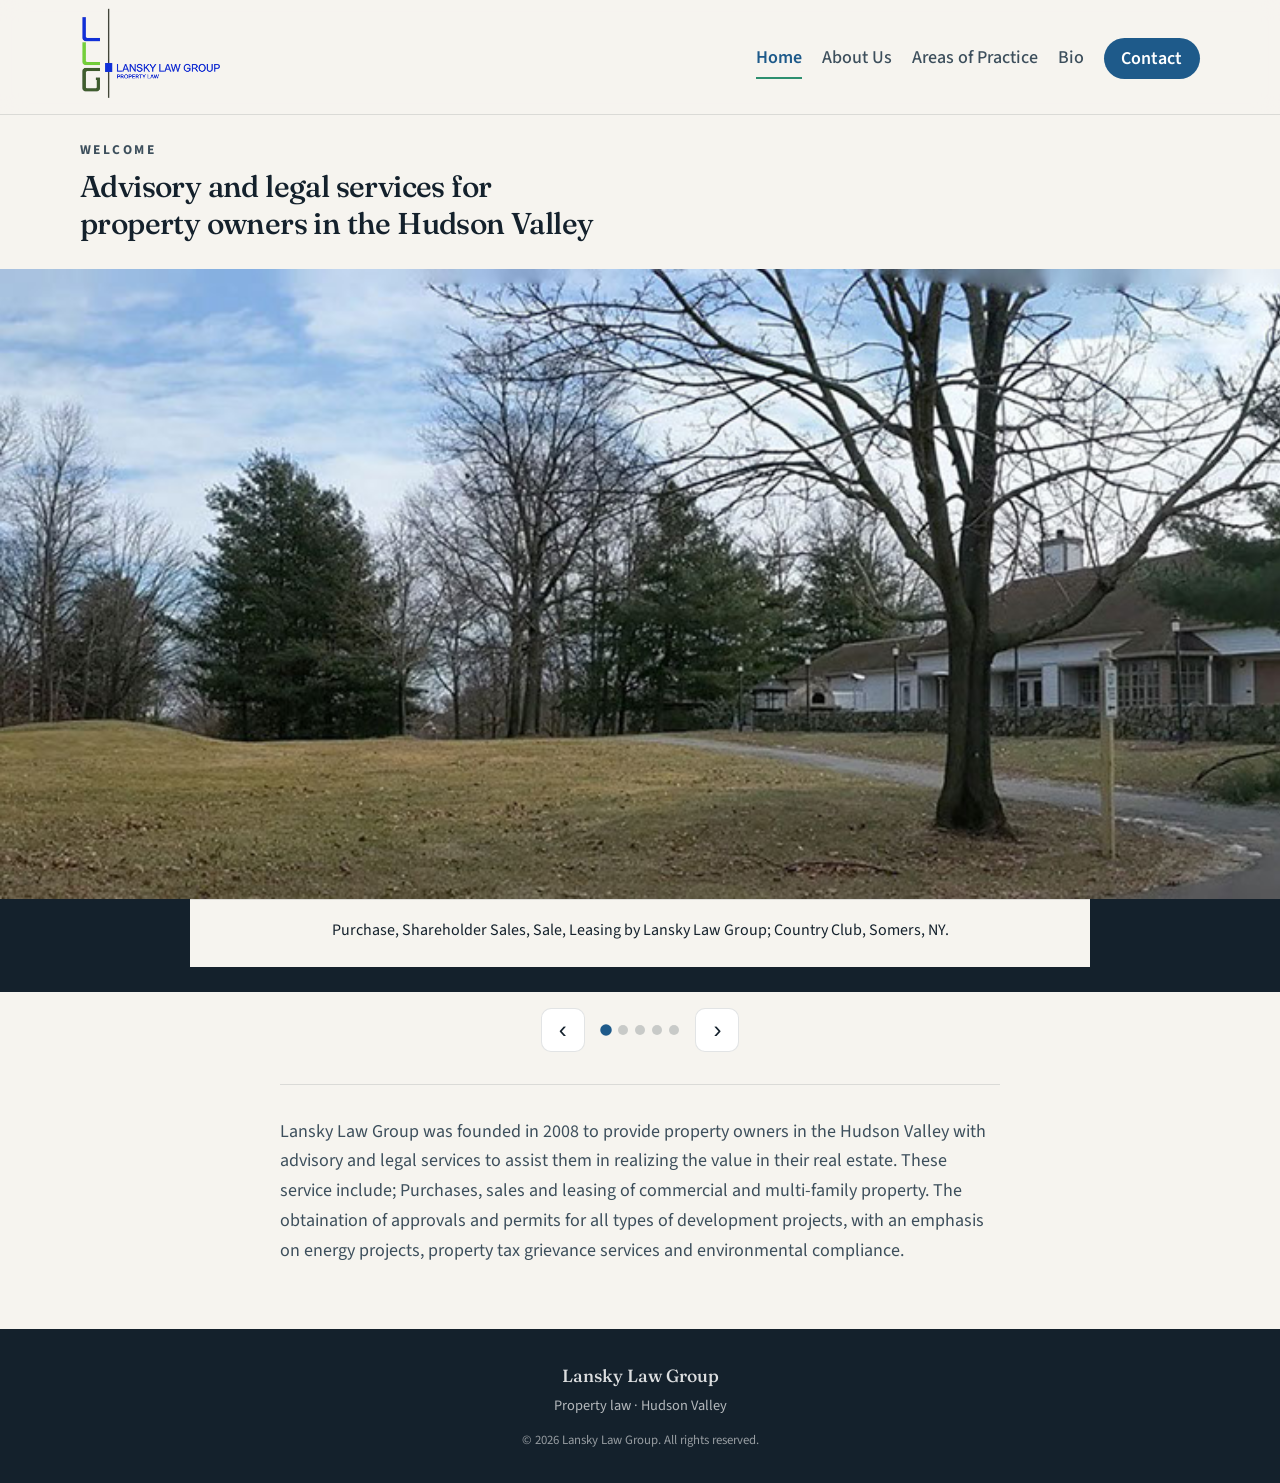
==== commit 532ac1d5: "remove linebreak" ====
--- a/index.html
+++ b/index.html
@@ -73,8 +73,7 @@
                   <img src="slide1.jpg" alt="" width="1200" height="675" decoding="async" fetchpriority="high" />
                 </div>
                 <figcaption class="carousel__caption">
-                  Purchase, Shareholder Sales, Sale, Leasing<br />
-                  by Lansky Law Group; Country Club, Somers, NY.
+                  Purchase, Shareholder Sales, Sale, Leasing by Lansky Law Group; Country Club, Somers, NY.
                 </figcaption>
               </figure>
             </div>
@@ -84,9 +83,7 @@
                   <img src="slide2.jpg" alt="" width="1200" height="675" decoding="async" loading="lazy" />
                 </div>
                 <figcaption class="carousel__caption">
-                  Purchase, Environmental Remediation, Environmental Compliance,<br />
-                  Owner’s Representation for Construction, Financing, Leasing,<br />
-                  by Lansky Law Group; Industrial Complex, Torrington, CT.
+                  Purchase, Environmental Remediation, Environmental Compliance, Owner’s Representation for Construction, Financing, Leasing, by Lansky Law Group; Industrial Complex, Torrington, CT.
                 </figcaption>
               </figure>
             </div>
@@ -96,8 +93,7 @@
                   <img src="slide3.jpg" alt="" width="1200" height="675" decoding="async" loading="lazy" />
                 </div>
                 <figcaption class="carousel__caption">
-                  Owner’s Representation for Construction, Unit Sales, Planning Approvals, Property Tax Grievance,<br />
-                  by Lansky Law Group; Condominium Complex, Beacon, NY.
+                  Owner’s Representation for Construction, Unit Sales, Planning Approvals, Property Tax Grievance, by Lansky Law Group; Condominium Complex, Beacon, NY.
                 </figcaption>
               </figure>
             </div>
@@ -107,9 +103,7 @@
                   <img src="slide4.jpg" alt="" width="1200" height="675" decoding="async" loading="lazy" />
                 </div>
                 <figcaption class="carousel__caption">
-                  Purchase, Zoning Variances, Planning Approvals, Building Department Approvals,<br />
-                  Financing, Leasing, Environmental Compliance and Owner’s Representation for Construction<br />
-                  by Lansky Law Group; Service Station, Elmsford, NY.
+                  Purchase, Zoning Variances, Planning Approvals, Building Department Approvals, Financing, Leasing, Environmental Compliance and Owner’s Representation for Construction by Lansky Law Group; Service Station, Elmsford, NY.
                 </figcaption>
               </figure>
             </div>
@@ -119,8 +113,7 @@
                   <img src="slide5.jpg" alt="" width="1200" height="675" decoding="async" loading="lazy" />
                 </div>
                 <figcaption class="carousel__caption">
-                  Owner’s Representation for Construction, Unit Sales, Planning Approvals, Property Tax Grievance,<br />
-                  by Lansky Law Group; Condominium Complex, Beacon, NY.
+                  Owner’s Representation for Construction, Unit Sales, Planning Approvals, Property Tax Grievance, by Lansky Law Group; Condominium Complex, Beacon, NY.
                 </figcaption>
               </figure>
             </div>
--- a/styles.css
+++ b/styles.css
@@ -252,6 +252,17 @@
   border-bottom: none;
 }
 
+@media (min-width: 821px) {
+  .site-nav a {
+    font-size: 1.125rem;
+    padding: 0.4rem 0;
+  }
+
+  .site-nav .nav-cta {
+    padding: 0.5rem 1.1rem;
+  }
+}
+
 @media (max-width: 820px) {
   .site-header {
     position: relative;
@@ -350,7 +361,7 @@
 
 .home-intro__welcome {
   margin: 0 0 0.4rem;
-  font-size: 0.72rem;
+  font-size: 0.8rem;
   font-weight: 700;
   letter-spacing: 0.18em;
   text-transform: uppercase;
@@ -361,7 +372,7 @@
   margin: 0;
   font-family: var(--font-serif);
   font-weight: 500;
-  font-size: clamp(1.2rem, 2.2vw, 1.75rem);
+  font-size: clamp(1.32rem, 2.85vw, 1.75rem);
   line-height: 1.28;
   color: var(--color-ink);
   letter-spacing: -0.02em;
@@ -375,7 +386,7 @@
   }
 
   .home-intro__welcome {
-    font-size: 0.78rem;
+    font-size: 0.84rem;
     margin-bottom: 0.5rem;
   }
 
@@ -442,22 +453,38 @@
 
 .carousel__caption {
   margin: 0;
-  padding: 1rem 1.25rem 1.25rem;
+  padding-top: 1rem;
+  padding-bottom: 1.25rem;
+  /* Tighter sides on small screens = wider measure for long captions */
+  padding-left: max(0.75rem, env(safe-area-inset-left, 0px));
+  padding-right: max(0.75rem, env(safe-area-inset-right, 0px));
   font-size: 0.95rem;
   line-height: 1.55;
   color: var(--color-ink);
   background: var(--color-cream);
   border-top: 1px solid var(--color-border);
-  text-align: center;
-  max-width: 900px;
+  text-align: left;
+  max-width: min(900px, 100%);
   margin-inline: auto;
   width: 100%;
+  text-wrap: pretty;
+}
+
+@media (min-width: 600px) {
+  .carousel__caption {
+    padding-left: max(1rem, env(safe-area-inset-left, 0px));
+    padding-right: max(1rem, env(safe-area-inset-right, 0px));
+  }
 }
 
 @media (min-width: 900px) {
   .carousel__caption {
-    padding: 1.15rem 1.5rem 1.5rem;
+    padding-top: 1.15rem;
+    padding-bottom: 1.5rem;
+    padding-left: max(1.5rem, env(safe-area-inset-left, 0px));
+    padding-right: max(1.5rem, env(safe-area-inset-right, 0px));
     font-size: 1rem;
+    text-align: center;
   }
 }
 
@@ -827,6 +854,8 @@
     width: min(42%, 440px);
     max-width: 440px;
     margin: 0.2rem 1.75rem 0.85rem 0;
+    shape-outside: inset(0 round var(--radius));
+    -webkit-shape-outside: inset(0 round var(--radius));
   }
 
   .practice-split--reverse .practice-split__figure {
@@ -834,6 +863,8 @@
     width: min(42%, 440px);
     max-width: 440px;
     margin: 0.2rem 0 0.85rem 1.75rem;
+    shape-outside: inset(0 round var(--radius));
+    -webkit-shape-outside: inset(0 round var(--radius));
   }
 
   .practice-split > .bullet-list {
@@ -842,10 +873,41 @@
     margin-top: 1.5rem;
   }
 
-  .practice-split > .bullet-list.cols-2 {
-    grid-template-columns: repeat(2, minmax(0, 1fr));
-    column-gap: clamp(2rem, 5vw, 3.5rem);
-    row-gap: 0.55rem;
+  /* Four columns, two rows, fill down each column first (7 items → 2+2+2+1) */
+  .practice-split > .bullet-list.cols-4-pairs {
+    width: 100%;
+    max-width: 100%;
+    margin-inline: auto;
+    grid-template-columns: repeat(4, minmax(0, 1fr));
+    grid-template-rows: repeat(2, auto);
+    grid-auto-flow: column;
+    align-items: start;
+    column-gap: clamp(1.25rem, 2.5vw, 2rem);
+    row-gap: 0.22rem;
+  }
+
+  /* Multicol: each band stacks top-to-bottom; items are not locked to shared rows across columns */
+  .practice-split > .bullet-list.cols-4 {
+    display: block;
+    width: 100%;
+    max-width: 100%;
+    margin-inline: auto;
+    column-count: 3;
+    column-gap: clamp(1.25rem, 2.5vw, 2rem);
+  }
+
+  .practice-split > .bullet-list.cols-4-pairs li {
+    line-height: 1.45;
+  }
+
+  .practice-split > .bullet-list.cols-4 li {
+    line-height: 1.38;
+    break-inside: avoid;
+    margin-bottom: 0.2rem;
+  }
+
+  .practice-split > .bullet-list.cols-4 li:last-child {
+    margin-bottom: 0;
   }
 
   .practice-split__body .prose {
@@ -917,6 +979,32 @@
   background: var(--color-green);
 }
 
+@media (max-width: 767px) {
+  .practice-split > .bullet-list.cols-4-pairs {
+    grid-template-columns: 1fr;
+    grid-template-rows: none;
+    grid-auto-flow: row;
+    max-width: 100%;
+    row-gap: 0.4rem;
+    column-gap: 0;
+  }
+
+  .practice-split > .bullet-list.cols-4 {
+    display: block;
+    column-count: 1;
+    column-gap: 0;
+    max-width: 100%;
+  }
+
+  .practice-split > .bullet-list.cols-4 li {
+    margin-bottom: 0.4rem;
+  }
+
+  .practice-split > .bullet-list.cols-4 li:last-child {
+    margin-bottom: 0;
+  }
+}
+
 @media (max-width: 768px) {
   .practice-title,
   .about-block-heading {
@@ -958,13 +1046,6 @@
   }
 }
 
-@media (min-width: 640px) {
-  .bullet-list.cols-2 {
-    grid-template-columns: repeat(2, minmax(0, 1fr));
-    width: 100%;
-  }
-}
-
 /* Bio */
 .bio-layout {
   display: grid;
@@ -1029,10 +1110,6 @@
     font-size: 1.0625rem;
     letter-spacing: 0.055em;
   }
-
-  #bio .bio-aside-email {
-    font-size: 1.125rem;
-  }
 }
 
 @media (min-width: 640px) {
@@ -1056,14 +1133,17 @@
   .bio-photo {
     float: left;
     margin: 0 1.35rem 0.85rem 0;
-    width: 220px;
-    max-width: min(220px, 42vw);
+    width: 260px;
+    max-width: min(260px, 46vw);
     justify-self: unset;
+    shape-outside: inset(0 round var(--radius));
+    -webkit-shape-outside: inset(0 round var(--radius));
+    shape-margin: 0.4rem;
   }
 
   .bio-photo img {
     width: 100%;
-    max-width: 220px;
+    max-width: 260px;
   }
 
   .bio-intro-row::after {
@@ -1071,26 +1151,10 @@
     display: table;
     clear: both;
   }
-}
-
-.credentials-card-email {
-  padding: 1rem 1.35rem;
-}
-
-.bio-aside-email {
-  margin: 0;
-  font-size: 1rem;
-  font-weight: 600;
-}
-
-.bio-aside-email a {
-  color: var(--color-blue);
-  text-decoration: none;
-  border-bottom: 2px solid var(--color-green);
-}
-
-.bio-aside-email a:hover {
-  color: var(--color-green-dark);
+
+  #bio .bio-intro-row .bio-prose p {
+    text-wrap: pretty;
+  }
 }
 
 .bio-aside {
@@ -1164,6 +1228,130 @@
   margin: 0.5rem 0 1.5rem !important;
 }
 
+.contact-form-wrap {
+  margin-top: 2.25rem;
+  padding-top: 2rem;
+  border-top: 1px solid rgba(255, 255, 255, 0.25);
+}
+
+.contact-form-heading {
+  margin: 0 0 1rem;
+  font-family: var(--font-serif);
+  font-weight: 500;
+  font-size: 1.25rem;
+  color: var(--color-white);
+  letter-spacing: -0.02em;
+}
+
+.contact-thanks {
+  margin: 0 0 1rem;
+  padding: 0.85rem 1rem;
+  background: rgba(255, 255, 255, 0.15);
+  border: 1px solid rgba(255, 255, 255, 0.35);
+  border-radius: var(--radius);
+  font-weight: 600;
+}
+
+.contact-thanks[hidden] {
+  display: none !important;
+}
+
+.contact-honey {
+  position: absolute;
+  left: -9999px;
+  width: 1px;
+  height: 1px;
+  overflow: hidden;
+}
+
+.contact-form {
+  display: grid;
+  gap: 1.15rem;
+  max-width: 560px;
+}
+
+.form-field {
+  display: grid;
+  gap: 0.4rem;
+}
+
+.contact-form label {
+  font-size: 0.95rem;
+  font-weight: 600;
+  color: var(--color-white);
+}
+
+.form-optional {
+  font-weight: 500;
+  opacity: 0.85;
+  font-size: 0.9em;
+}
+
+.contact-form input[type="text"],
+.contact-form input[type="email"],
+.contact-form input[type="tel"],
+.contact-form textarea {
+  width: 100%;
+  margin: 0;
+  padding: 0.65rem 0.85rem;
+  font-family: var(--font-sans);
+  font-size: 1rem;
+  line-height: 1.45;
+  color: var(--color-ink);
+  background: rgba(255, 255, 255, 0.97);
+  border: 1px solid rgba(20, 33, 44, 0.15);
+  border-radius: 10px;
+  box-shadow: var(--shadow-sm);
+  transition: border-color 0.15s ease, box-shadow 0.15s ease;
+}
+
+.contact-form textarea {
+  resize: vertical;
+  min-height: 8rem;
+}
+
+.contact-form input:focus-visible,
+.contact-form textarea:focus-visible {
+  outline: 2px solid var(--color-white);
+  outline-offset: 2px;
+  border-color: var(--color-blue);
+}
+
+.form-actions {
+  margin-top: 0.25rem;
+}
+
+.contact-form-submit {
+  display: inline-flex;
+  align-items: center;
+  justify-content: center;
+  padding: 0.65rem 1.35rem;
+  font-family: var(--font-sans);
+  font-size: 1.0625rem;
+  font-weight: 600;
+  color: var(--color-ink);
+  background: var(--color-white);
+  border: none;
+  border-radius: 999px;
+  cursor: pointer;
+  box-shadow: var(--shadow-sm);
+  transition: background 0.15s ease, color 0.15s ease, transform 0.1s ease;
+}
+
+.contact-form-submit:hover {
+  background: var(--color-cream);
+  color: var(--color-blue);
+}
+
+.contact-form-submit:focus-visible {
+  outline: 2px solid var(--color-white);
+  outline-offset: 3px;
+}
+
+.contact-form-submit:active {
+  transform: scale(0.98);
+}
+
 /* Footer */
 .site-footer {
   padding: 2rem 0;
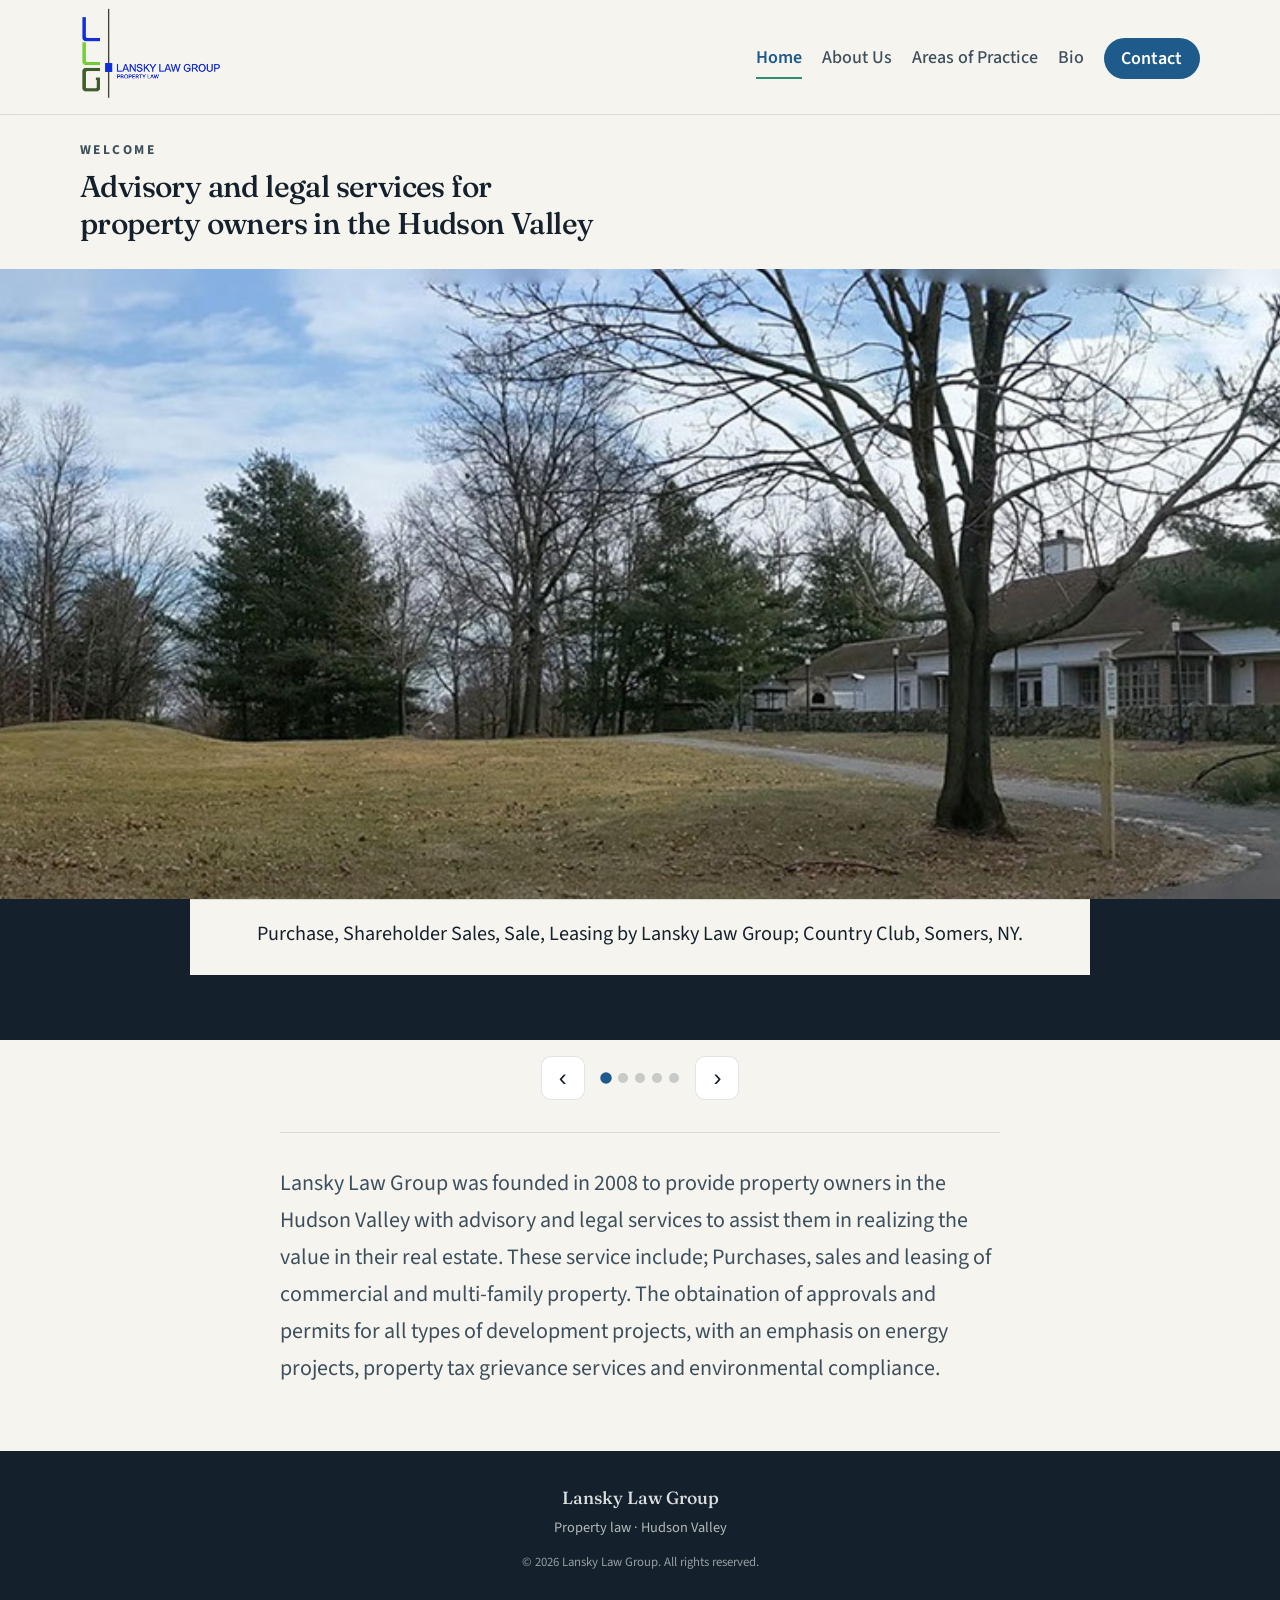
==== commit 14874e12: "draft 11" ====
--- a/index.html
+++ b/index.html
@@ -3,7 +3,7 @@
 <head>
   <meta charset="UTF-8" />
   <meta name="viewport" content="width=device-width, initial-scale=1" />
-  <meta name="description" content="Lansky Law Group — property law in the Hudson Valley. Land use, commercial real estate, construction, and property tax grievance." />
+  <meta name="description" content="Lansky Law Group — property law in the Hudson Valley. Construction, commercial real estate, land use and zoning, and property tax grievance." />
   <title>Lansky Law Group | Property Law</title>
   <link rel="preconnect" href="https://fonts.googleapis.com" />
   <link rel="preconnect" href="https://fonts.gstatic.com" crossorigin />
--- a/styles.css
+++ b/styles.css
@@ -458,8 +458,9 @@
   /* Tighter sides on small screens = wider measure for long captions */
   padding-left: max(0.75rem, env(safe-area-inset-left, 0px));
   padding-right: max(0.75rem, env(safe-area-inset-right, 0px));
-  font-size: 0.95rem;
-  line-height: 1.55;
+  /* Fluid size: stays legible on landscape tablets/phones and scales up on desktop */
+  font-size: clamp(1.125rem, 0.35vw + 0.98rem, 1.28rem);
+  line-height: 1.58;
   color: var(--color-ink);
   background: var(--color-cream);
   border-top: 1px solid var(--color-border);
@@ -483,7 +484,7 @@
     padding-bottom: 1.5rem;
     padding-left: max(1.5rem, env(safe-area-inset-left, 0px));
     padding-right: max(1.5rem, env(safe-area-inset-right, 0px));
-    font-size: 1rem;
+    line-height: 1.62;
     text-align: center;
   }
 }
@@ -601,7 +602,8 @@
 }
 
 .prose.lead {
-  font-size: 1.125rem;
+  font-size: clamp(1.125rem, 0.5vw + 1rem, 1.375rem);
+  line-height: 1.68;
   color: var(--color-ink-muted);
 }
 
@@ -1032,6 +1034,12 @@
     line-height: 1.58;
   }
 
+  /* Lists are siblings of .practice-split__body, not inside it */
+  .practice-split > .bullet-list li {
+    font-size: 1.125rem;
+    line-height: 1.68;
+  }
+
   .section-title {
     font-size: clamp(1.85rem, 6.8vw, 2.2rem);
   }
@@ -1072,7 +1080,7 @@
 
 .bio-photo img {
   display: block;
-  width: min(220px, 100%);
+  width: min(230px, 100%);
   height: auto;
   border-radius: var(--radius);
   box-shadow: var(--shadow-md);
@@ -1085,8 +1093,15 @@
     text-align: center;
   }
 
+  .bio-photo {
+    display: flex;
+    justify-content: center;
+  }
+
   .bio-photo img {
-    width: min(260px, 100%);
+    /* Wider than the text column: override global img max-width: 100% */
+    width: min(340px, calc(100vw - 1.25rem));
+    max-width: min(340px, calc(100vw - 1.25rem));
     margin-inline: auto;
   }
 }
@@ -1133,8 +1148,8 @@
   .bio-photo {
     float: left;
     margin: 0 1.35rem 0.85rem 0;
-    width: 260px;
-    max-width: min(260px, 46vw);
+    width: 270px;
+    max-width: min(270px, 46vw);
     justify-self: unset;
     shape-outside: inset(0 round var(--radius));
     -webkit-shape-outside: inset(0 round var(--radius));
@@ -1143,7 +1158,7 @@
 
   .bio-photo img {
     width: 100%;
-    max-width: 260px;
+    max-width: 270px;
   }
 
   .bio-intro-row::after {
